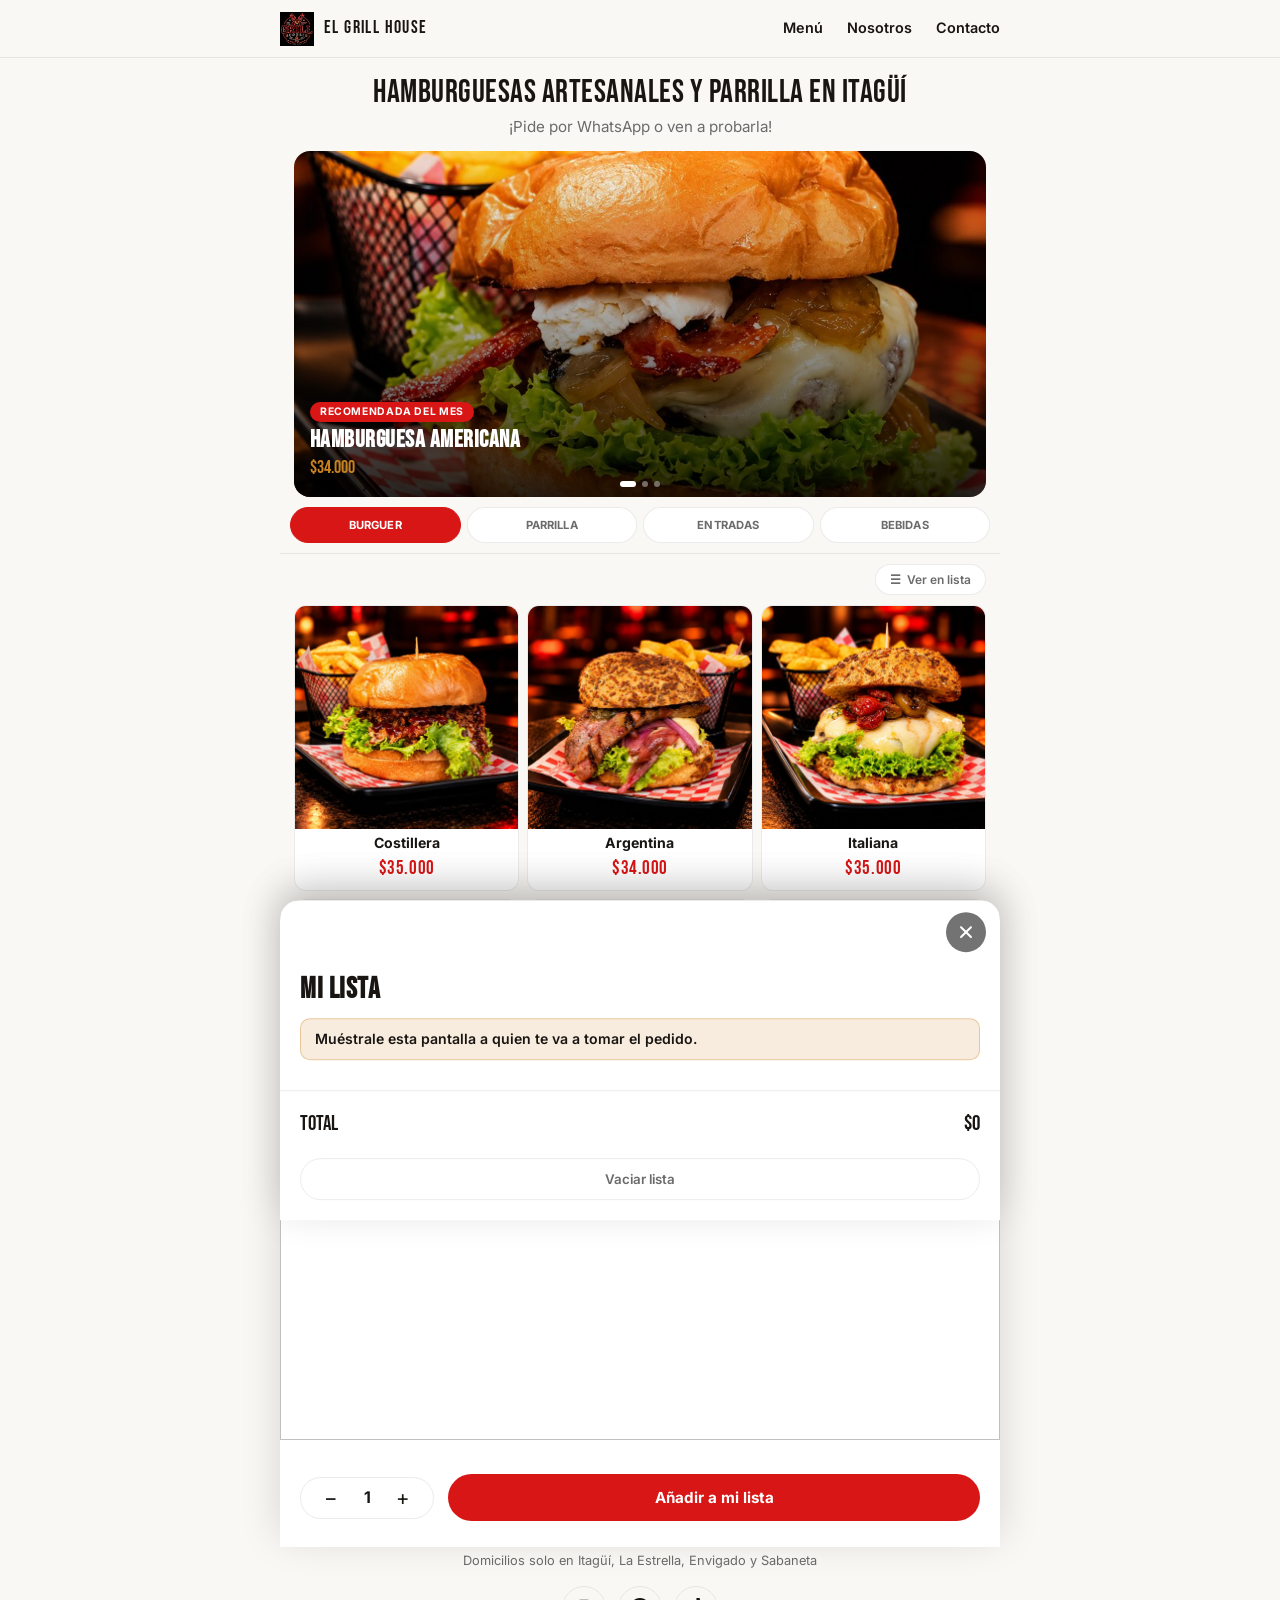
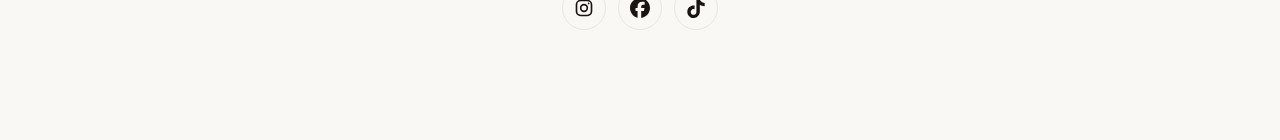
==== index.html @ 47009266 "Contacto como página individual" ====
<!DOCTYPE html>
<html lang="es">
<head>
<meta charset="UTF-8">
<meta name="viewport" content="width=device-width, initial-scale=1.0, viewport-fit=cover">
<title>El Grill House | Menú</title>
<meta name="description" content="Menú de El Grill House — arma tu pedido desde la mesa.">
<link rel="icon" href="assets/logo.png">
<link rel="preconnect" href="https://fonts.googleapis.com">
<link href="https://fonts.googleapis.com/css2?family=Bebas+Neue&family=Inter:wght@400;500;600;700&display=swap" rel="stylesheet">
<link rel="stylesheet" href="css/styles.css">
<script>if(location.hash==="#contacto"){location.replace("/contacto/");}else if(location.hash==="#carta"){document.documentElement.classList.add("saltando");setTimeout(function(){document.documentElement.classList.remove("saltando");},1500);}</script>
<style>.saltando body{visibility:hidden}</style>
</head>
<body>

<header class="topbar">
  <a href="/" class="topbar-home" id="inicio" aria-label="El Grill House, ir al inicio">
    <img src="assets/logo.png" alt="" class="topbar-logo">
    <span class="topbar-title">EL GRILL HOUSE</span>
  </a>
  <nav class="topbar-nav" aria-label="Principal">
    <a href="#carta">Menú</a>
    <a href="/quienes-somos/">Nosotros</a>
    <a href="/contacto/">Contacto</a>
  </nav>
</header>

<section class="hero-text">
  <h1>Hamburguesas artesanales y parrilla en Itagüí</h1>
  <p>¡Pide por WhatsApp o ven a probarla!</p>
</section>

<section class="promo-wrap">
  <div class="promo-slider" id="promo-slider">
    <div class="promo-track" id="promo-track"></div>
    <div class="promo-dots" id="promo-dots"></div>
  </div>
</section>

<div id="carta"></div>
<nav class="chip-row" id="chip-row"></nav>

<div class="view-toggle-bar">
  <button class="view-toggle-btn" id="view-toggle">
    <span id="view-toggle-icon">&#9638;</span>
    <span id="view-toggle-label">Ver en cuadrícula</span>
  </button>
</div>

<main id="product-list" class="product-list"></main>

<!-- Detalle de producto -->
<div class="sheet-backdrop" id="detail-backdrop"></div>
<div class="sheet" id="detail-sheet">
  <button class="sheet-close" id="detail-close" aria-label="Cerrar">&times;</button>
  <div class="sheet-img-wrap">
    <img id="detail-img" alt="">
  </div>
  <div class="sheet-body">
    <h2 id="detail-nombre"></h2>
    <p id="detail-desc"></p>
    <div class="sheet-price" id="detail-precio"></div>
    <p class="sheet-price-extra" id="detail-precio-extra" hidden></p>
    <div class="salsa-section" id="salsa-section" hidden>
      <p class="salsa-label">Elige tus salsas · 2 incluidas</p>
      <p class="salsa-nota" id="salsa-nota"></p>
      <div class="salsa-grid" id="salsa-grid"></div>
      <p class="salsa-aviso" id="salsa-aviso" hidden>Elige tus salsas o 'Sin salsas' para continuar</p>
    </div>
    <p class="detail-lista-total" id="detail-lista-total" hidden></p>
    <div class="qty-row">
      <div class="qty-control">
        <button id="qty-minus" aria-label="Menos">&minus;</button>
        <span id="qty-value">1</span>
        <button id="qty-plus" aria-label="Más">&plus;</button>
      </div>
      <button class="btn-add" id="detail-add">Añadir a mi lista</button>
    </div>
  </div>
</div>

<!-- Barra flotante de lista -->
<button class="cart-bar" id="cart-bar" hidden>
  <span class="cart-bar-count" id="cart-count">0</span>
  <span class="cart-bar-label">Ver mi lista</span>
  <span class="cart-bar-total" id="cart-total"></span>
</button>

<!-- Mi lista -->
<div class="sheet-backdrop" id="list-backdrop"></div>
<div class="sheet" id="list-sheet">
  <button class="sheet-close" id="list-close" aria-label="Cerrar">&times;</button>
  <h2 class="list-title">Mi lista</h2>
  <p class="list-hint" id="list-hint">Muéstrale esta pantalla a quien te va a tomar el pedido.</p>
  <div id="list-items" class="list-items"></div>
  <div class="list-total" id="list-total"></div>
  <section class="datos-entrega" id="datos-entrega" hidden>
    <div class="entrega-encabezado">
      <h3>Datos de entrega</h3>
      <button type="button" class="btn-otra-direccion" id="otra-direccion" hidden>Usar otra dirección</button>
    </div>
    <p class="entrega-nota">Domicilios solo en Itagüí, La Estrella, Envigado y Sabaneta.</p>
    <label>A nombre de
      <input id="entrega-nombre" type="text" autocomplete="name" placeholder="Nombre de quien recibe">
    </label>
    <div class="entrega-telefono-wrap" id="entrega-telefono-wrap">
      <label>Teléfono de contacto
        <input id="entrega-telefono" type="tel" inputmode="tel" autocomplete="tel" placeholder="Ej: 300 123 4567">
      </label>
    </div>
    <label class="entrega-check">
      <input id="entrega-mismo-wa" type="checkbox">
      <span>Usar el mismo número de este WhatsApp</span>
    </label>
    <label>Municipio
      <select id="entrega-municipio">
        <option value="">Selecciona</option>
      </select>
    </label>
    <div class="entrega-pago">
      <span class="entrega-pago-titulo">Forma de pago</span>
      <div class="pago-opciones">
        <button type="button" class="pago-chip" id="pago-efectivo" data-pago="Efectivo">Efectivo</button>
        <button type="button" class="pago-chip" id="pago-transferencia" data-pago="Transferencia">Transferencia</button>
      </div>
      <p class="pago-nota" id="pago-nota" hidden></p>
    </div>
    <label>Dirección
      <input id="entrega-direccion" type="text" autocomplete="street-address" placeholder="Ej: Calle 32A #44-45">
    </label>
    <label>Barrio
      <input id="entrega-barrio" type="text" placeholder="Ej: San Pío">
    </label>
    <label>Referencia (opcional)
      <input id="entrega-referencia" type="text" placeholder="Ej: Primer piso, reja gris">
    </label>
    <p class="entrega-aviso" id="entrega-aviso" hidden></p>
  </section>
  <div class="list-web-actions" id="list-web-actions" hidden>
    <button class="btn-whatsapp" id="list-whatsapp">Pedir por WhatsApp</button>
    <button class="btn-copy" id="list-copy">Copiar pedido</button>
  </div>
  <button class="btn-clear" id="list-clear">Vaciar lista</button>
</div>

<!-- Confirmación después de enviar el pedido por WhatsApp -->
<div class="pedido-modal" id="pedido-modal" hidden></div>

<footer class="site-footer">
  <p id="footer-direccion"></p>
  <p id="footer-domicilios"></p>
<div class="redes redes-centro">
      <a class="red-btn" href="https://www.instagram.com/elgrillhouse/" target="_blank" rel="noopener" aria-label="Instagram"><svg viewBox="0 0 24 24" width="20" height="20" fill="none" stroke="currentColor" stroke-width="2" stroke-linecap="round" stroke-linejoin="round" aria-hidden="true"><rect x="3" y="3" width="18" height="18" rx="5"/><circle cx="12" cy="12" r="4"/><circle cx="17.5" cy="6.5" r="1" fill="currentColor" stroke="none"/></svg></a>
      <span class="red-btn" role="img" aria-label="Facebook"><svg viewBox="0 0 24 24" width="20" height="20" fill="currentColor" aria-hidden="true"><path d="M9.101 23.691v-7.98H6.627v-3.667h2.474v-1.58c0-4.085 1.848-5.978 5.858-5.978.401 0 .955.042 1.468.103a8.68 8.68 0 0 1 1.141.195v3.325a8.623 8.623 0 0 0-.653-.036 26.805 26.805 0 0 0-.733-.009c-.707 0-1.259.096-1.675.309a1.686 1.686 0 0 0-.679.622c-.258.42-.374.995-.374 1.752v1.297h3.919l-.386 2.103-.287 1.564h-3.246v8.245C19.396 23.238 24 18.179 24 12.044c0-6.627-5.373-12-12-12s-12 5.373-12 12c0 5.628 3.874 10.35 9.101 11.647Z"/></svg></span>
      <a class="red-btn" href="https://www.tiktok.com/@el.grill.house" target="_blank" rel="noopener" aria-label="TikTok"><svg viewBox="0 0 24 24" width="20" height="20" fill="currentColor" aria-hidden="true"><path d="M12.525.02c1.31-.02 2.61-.01 3.91-.02.08 1.53.63 3.09 1.75 4.17 1.12 1.11 2.7 1.62 4.24 1.79v4.03c-1.44-.05-2.89-.35-4.2-.97-.57-.26-1.1-.59-1.62-.93-.01 2.92.01 5.84-.02 8.75-.08 1.4-.54 2.79-1.35 3.94-1.31 1.92-3.58 3.17-5.91 3.21-1.43.08-2.86-.31-4.08-1.03-2.02-1.19-3.44-3.37-3.65-5.71-.02-.5-.03-1-.01-1.49.18-1.9 1.12-3.72 2.58-4.96 1.66-1.44 3.98-2.13 6.15-1.72.02 1.48-.04 2.96-.04 4.44-.99-.32-2.15-.23-3.02.37-.63.41-1.11 1.04-1.36 1.75-.21.51-.15 1.07-.14 1.61.24 1.64 1.82 3.02 3.5 2.87 1.12-.01 2.19-.66 2.77-1.61.19-.33.4-.67.41-1.06.1-1.79.06-3.57.07-5.36.01-4.03-.01-8.05.02-12.07z"/></svg></a>
    </div>
</footer>

<script>window.MODO = "web";</script>
<script>
(function(){
if(location.hash==="#contacto")return;
var hashCarta=location.hash==="#carta";
if(!location.hash){try{history.scrollRestoration="manual";}catch(x){}scrollTo(0,0);}
var nm=document.querySelector('.topbar-nav a[href="#carta"]'),fijo=null,idle;
var rev=function(){var a=scrollY>60;if(fijo)a=fijo==="menu";if(nm)nm.classList.toggle("activo",a);};
addEventListener("scroll",function(){rev();if(fijo){clearTimeout(idle);idle=setTimeout(function(){fijo=null;rev();},180);}},{passive:true});
addEventListener("resize",rev);rev();
var marcar=function(k){fijo=k;clearTimeout(idle);idle=setTimeout(function(){fijo=null;rev();},1500);rev();};
if(nm)nm.addEventListener("click",function(){marcar("menu");});
if(hashCarta){var movio=false;addEventListener("wheel",function(){movio=true;},{once:true,passive:true});addEventListener("touchstart",function(){movio=true;},{once:true,passive:true});
var ir=function(){var t=document.getElementById("carta");if(!movio&&t)scrollTo({top:Math.max(0,t.getBoundingClientRect().top+scrollY-58),behavior:"instant"});};
var listo=function(){fijo="menu";ir();rev();document.documentElement.classList.remove("saltando");try{history.replaceState(null,"",location.pathname);}catch(x){}
clearTimeout(idle);idle=setTimeout(function(){fijo=null;rev();},400);};
if(document.readyState==="loading")addEventListener("DOMContentLoaded",listo);else listo();
addEventListener("load",ir);}
var ini=document.getElementById("inicio");
if(ini)ini.addEventListener("click",function(e){e.preventDefault();try{history.replaceState(null,"",location.pathname);}catch(x){}marcar("ninguno");scrollTo({top:0,behavior:"smooth"});});
})();
</script>
<script src="js/products.js"></script>
<script src="js/main.js"></script>
</body>
</html>
---- css/styles.css ----
/* ============================================
   EL GRILL HOUSE — Menú de escaneo QR / toma de pedidos
   Oscuro por defecto, claro automático según el sistema.
   ============================================ */

:root {
  --bg: #0a0a0a;
  --bg-alt: #151515;
  --card: #1a1a1a;
  --text: #f5f3ef;
  --muted: #a3a3a3;
  --red: #ff2d2d;
  --red-dark: #b0121a;
  --gold: #f2a93b;
  --border: rgba(255,255,255,0.08);
  --shadow: rgba(0,0,0,0.5);
}

@media (prefers-color-scheme: light) {
  :root {
    --bg: #faf8f4;
    --bg-alt: #ffffff;
    --card: #ffffff;
    --text: #181512;
    --muted: #6b6b6b;
    --red: #d81616;
    --red-dark: #a00f12;
    --gold: #c9821f;
    --border: rgba(0,0,0,0.08);
    --shadow: rgba(0,0,0,0.15);
  }
}

* { box-sizing: border-box; margin: 0; padding: 0; }

button {
  font-family: inherit;
  color: inherit;
  background: none;
  border: none;
  -webkit-appearance: none;
  appearance: none;
  touch-action: manipulation; /* quita la espera del doble toque en iOS */
  -webkit-tap-highlight-color: transparent;
}

body {
  background: var(--bg);
  color: var(--text);
  font-family: 'Inter', -apple-system, sans-serif;
  line-height: 1.4;
  -webkit-font-smoothing: antialiased;
  padding-bottom: 90px; /* espacio para la barra flotante */
}

h1, h2, .brand-font { font-family: 'Bebas Neue', sans-serif; letter-spacing: 0.02em; }

img { max-width: 100%; display: block; }

/* ---------- Topbar ---------- */
.topbar {
  display: flex;
  align-items: center;
  gap: 10px;
  height: 58px;
  padding: 0 16px;
  position: sticky;
  top: 0;
  z-index: 50;
  background: color-mix(in srgb, var(--bg) 92%, transparent);
  backdrop-filter: blur(10px);
  border-bottom: 1px solid var(--border);
}

.topbar-logo { height: 34px; width: auto; }

.topbar-title {
  font-family: 'Bebas Neue', sans-serif;
  font-size: 1.1rem;
  letter-spacing: 0.08em;
}

/* ---------- Promo banner ---------- */
.promo-wrap { padding: 14px 14px 0; max-width: 720px; margin: 0 auto; }

.promo-slider {
  position: relative;
  width: 100%;
  border-radius: 16px;
  overflow: hidden;
  aspect-ratio: 16/8;
  background: var(--bg-alt);
}

.promo-track {
  display: flex;
  width: 100%;
  height: 100%;
  overflow-x: auto;
  overflow-y: hidden;
  scroll-snap-type: x mandatory;
  -webkit-overflow-scrolling: touch;
  scrollbar-width: none;
  -ms-overflow-style: none;
}

.promo-track::-webkit-scrollbar { display: none; }

.promo-slide {
  position: relative;
  flex: 0 0 100%;
  width: 100%;
  height: 100%;
  scroll-snap-align: start;
}

.promo-slide img {
  width: 100%;
  height: 100%;
  object-fit: cover;
  pointer-events: none;
  -webkit-user-drag: none;
}

.promo-phrase {
  position: absolute;
  top: 12px;
  right: 14px;
  max-width: 50%;
  text-align: right;
  font-family: 'Bebas Neue', sans-serif;
  color: #fff;
  font-size: clamp(0.95rem, 3.6vw, 1.35rem);
  line-height: 1.05;
  letter-spacing: 0.02em;
  text-shadow: 0 2px 10px rgba(0,0,0,0.9), 0 0 18px rgba(0,0,0,0.7);
}

.promo-dots {
  position: absolute;
  left: 0;
  right: 0;
  bottom: 10px;
  display: flex;
  justify-content: center;
  gap: 6px;
  pointer-events: none;
}

.promo-dot {
  width: 6px;
  height: 6px;
  border-radius: 50%;
  background: rgba(255,255,255,0.4);
  transition: background 0.2s, width 0.2s;
}

.promo-dot.active {
  background: #fff;
  width: 16px;
  border-radius: 999px;
}

.promo-overlay {
  position: absolute;
  inset: 0;
  display: flex;
  flex-direction: column;
  justify-content: flex-end;
  padding: 16px;
  background: linear-gradient(0deg, rgba(0,0,0,0.85) 0%, rgba(0,0,0,0.25) 60%, rgba(0,0,0,0) 100%);
  text-align: left;
}

.promo-eyebrow {
  display: inline-block;
  background: var(--red);
  color: #fff;
  font-size: 0.65rem;
  font-weight: 700;
  letter-spacing: 0.06em;
  text-transform: uppercase;
  padding: 3px 10px;
  border-radius: 999px;
  margin-bottom: 6px;
  width: fit-content;
}

.promo-overlay h2 {
  color: #fff;
  font-size: 1.5rem;
  line-height: 1;
}

.promo-price {
  color: var(--gold);
  font-family: 'Bebas Neue', sans-serif;
  font-size: 1.1rem;
  margin-top: 4px;
  display: block;
}

/* ---------- Chip row (categorías) ---------- */
.chip-row {
  display: flex;
  gap: 6px;
  padding: 10px 10px;
  max-width: 720px;
  margin: 0 auto;
  position: sticky;
  top: 58px;
  z-index: 49;
  background: var(--bg);
  border-bottom: 1px solid var(--border);
}

.chip {
  flex: 1;
  min-width: 0;
  background: var(--card);
  border: 1px solid var(--border);
  color: var(--muted);
  font-weight: 700;
  font-size: 0.7rem;
  text-transform: uppercase;
  letter-spacing: 0.01em;
  padding: 10px 4px;
  border-radius: 999px;
  cursor: pointer;
  transition: all 0.15s;
  text-align: center;
  white-space: nowrap;
  overflow: hidden;
  text-overflow: ellipsis;
}

.chip.active {
  background: var(--red);
  border-color: var(--red);
  color: #fff;
}

/* ---------- Botón cambiar vista ---------- */
.view-toggle-bar {
  display: flex;
  justify-content: flex-end;
  max-width: 720px;
  margin: 0 auto;
  padding: 10px 14px 0;
}

.view-toggle-btn {
  display: flex;
  align-items: center;
  gap: 6px;
  background: var(--card);
  border: 1px solid var(--border);
  color: var(--muted);
  font-size: 0.75rem;
  font-weight: 600;
  padding: 7px 14px;
  border-radius: 999px;
  cursor: pointer;
}

/* ---------- Lista de productos ---------- */
.product-list {
  max-width: 720px;
  margin: 0 auto;
  padding: 10px 14px 20px;
  display: flex;
  flex-direction: column;
  gap: 10px;
}

.product-list.grid-view {
  display: grid;
  grid-template-columns: repeat(3, 1fr);
  gap: 8px;
}

.grid-item {
  background: var(--card);
  border: 1px solid var(--border);
  border-radius: 12px;
  overflow: hidden;
  text-align: center;
  cursor: pointer;
  display: flex;
  flex-direction: column;
  align-items: center;
  gap: 6px;
  padding: 0 0 10px;
}

.grid-item:active { transform: scale(0.97); }

.grid-img {
  width: 100%;
  aspect-ratio: 1 / 1;
  background: linear-gradient(135deg, var(--bg-alt), var(--card));
  display: flex;
  align-items: center;
  justify-content: center;
  position: relative;
  overflow: hidden;
}

.grid-img img { width: 100%; height: 100%; object-fit: cover; }

.grid-img.placeholder::after {
  content: "🍔";
  font-size: 1.8rem;
  opacity: 0.4;
}

.grid-item h3 {
  font-size: 0.88rem;
  font-weight: 700;
  line-height: 1.15;
  white-space: normal;
  padding: 0 6px;
}

.grid-price {
  font-family: 'Bebas Neue', sans-serif;
  color: var(--red);
  font-size: 1.18rem;
  letter-spacing: 0.03em;
}

.row-item {
  display: flex;
  align-items: center;
  gap: 12px;
  background: var(--card);
  border: 1px solid var(--border);
  border-radius: 14px;
  padding: 10px;
  cursor: pointer;
  text-align: left;
  width: 100%;
}

.row-item:active { transform: scale(0.98); }

.row-img {
  width: 64px;
  height: 64px;
  border-radius: 10px;
  flex-shrink: 0;
  overflow: hidden;
  background: linear-gradient(135deg, var(--bg-alt), var(--card));
  display: flex;
  align-items: center;
  justify-content: center;
  position: relative;
}

.row-img img { width: 100%; height: 100%; object-fit: cover; }

.row-img.placeholder::after {
  content: "🍔";
  font-size: 1.6rem;
  opacity: 0.4;
}

.badge-new {
  position: absolute;
  top: 6px;
  left: 6px;
  z-index: 2;
  background: var(--gold);
  color: #0a0a0a;
  font-size: 0.55rem;
  font-weight: 700;
  padding: 3px 7px;
  border-radius: 6px;
  text-transform: uppercase;
  box-shadow: 0 2px 6px rgba(0,0,0,0.35);
}

.row-text { flex: 1; min-width: 0; }

.group-header {
  font-family: 'Bebas Neue', sans-serif;
  letter-spacing: 0.06em;
  font-size: 0.95rem;
  color: var(--gold);
  text-transform: uppercase;
  padding: 16px 2px 4px;
  border-bottom: 1px solid var(--border);
  margin-bottom: 2px;
}

.product-list > .group-header:first-child { padding-top: 0; }

.product-list.grid-view .group-header {
  grid-column: 1 / -1;
}

.row-text h3 {
  font-size: 1.08rem;
  font-weight: 700;
  margin-bottom: 2px;
  white-space: nowrap;
  overflow: hidden;
  text-overflow: ellipsis;
}

.row-text p {
  color: var(--muted);
  font-size: 0.88rem;
  white-space: nowrap;
  overflow: hidden;
  text-overflow: ellipsis;
}

.row-price {
  flex-shrink: 0;
  font-family: 'Bebas Neue', sans-serif;
  font-size: 1.4rem;
  letter-spacing: 0.03em;
  color: var(--red);
}

/* ---------- Bottom sheets ---------- */
.sheet-backdrop {
  position: fixed;
  inset: 0;
  background: rgba(0,0,0,0.6);
  z-index: 200;
  opacity: 0;
  pointer-events: none;
  transition: opacity 0.2s;
}

.sheet-backdrop.open { opacity: 1; pointer-events: auto; }

.sheet {
  position: fixed;
  left: 0;
  right: 0;
  bottom: 0;
  z-index: 201;
  background: var(--bg-alt);
  border-radius: 20px 20px 0 0;
  max-width: 720px;
  margin: 0 auto;
  max-height: 88vh;
  overflow-y: auto;
  transform: translateY(100%);
  transition: transform 0.25s ease;
  padding-bottom: calc(20px + env(safe-area-inset-bottom));
  box-shadow: 0 -10px 40px var(--shadow);
}

.sheet.open { transform: translateY(0); }

.sheet-close {
  position: sticky;
  top: 12px;
  left: 100%;
  margin-top: 12px;
  margin-right: 14px;
  background: rgba(0,0,0,0.55);
  color: transparent;
  border: none;
  width: 40px;
  height: 40px;
  border-radius: 50%;
  font-size: 0;
  cursor: pointer;
  z-index: 2;
  float: right;
}

/* La X se dibuja con CSS para que quede siempre centrada en el círculo */
.sheet-close::before,
.sheet-close::after {
  content: "";
  position: absolute;
  top: 50%;
  left: 50%;
  width: 16px;
  height: 2px;
  background: #fff;
  border-radius: 2px;
}

.sheet-close::before { transform: translate(-50%, -50%) rotate(45deg); }
.sheet-close::after { transform: translate(-50%, -50%) rotate(-45deg); }

.sheet-img-wrap {
  width: 100%;
  aspect-ratio: 4/3;
  background: linear-gradient(135deg, var(--card), var(--bg-alt));
  position: relative;
}

.sheet-img-wrap img {
  position: absolute;
  top: 0;
  left: 0;
  width: 100%;
  height: 100%;
  object-fit: cover;
}

.sheet-body { padding: 18px 20px 6px; clear: both; }

.sheet-body h2 { font-size: 1.8rem; margin-bottom: 8px; }
.sheet-body p { color: var(--muted); font-size: 0.92rem; margin-bottom: 14px; }

.sheet-price {
  font-family: 'Bebas Neue', sans-serif;
  color: var(--red);
  font-size: 1.5rem;
  margin-bottom: 16px;
}

.salsa-section {
  margin-bottom: 16px;
  padding: 14px;
  border-radius: 14px;
  background: color-mix(in srgb, var(--gold) 12%, transparent);
  border: 1px solid color-mix(in srgb, var(--gold) 35%, transparent);
}

.sheet-body .salsa-label {
  font-size: 0.88rem;
  font-weight: 700;
  color: var(--gold);
  margin-bottom: 10px;
  text-transform: uppercase;
  letter-spacing: 0.04em;
}

.salsa-grid {
  display: grid;
  grid-template-columns: 1fr 1fr;
  gap: 6px;
}

.salsa-chip {
  position: relative;
  flex: 1 1 auto;
  text-align: center;
  background: var(--card);
  border: 1px solid var(--border);
  color: var(--text);
  font-size: 0.78rem;
  font-weight: 600;
  padding: 8px 8px;
  border-radius: 999px;
  cursor: pointer;
}

.salsa-chip.selected {
  background: var(--red);
  border-color: var(--red);
  color: #fff;
}

.sheet-body .sheet-price-extra {
  margin: -8px 0 14px;
  font-size: 0.82rem;
  color: var(--gold);
  font-weight: 600;
}

.sheet-body .sheet-price-extra[hidden] { display: none; }

.salsa-extra {
  position: absolute;
  top: -7px;
  right: 10px;
  font-size: 0.62rem;
  font-weight: 700;
  line-height: 1;
  padding: 3px 6px;
  border-radius: 999px;
  background: var(--gold);
  color: #000;
  white-space: nowrap;
}

.sheet-body .salsa-nota {
  margin: -4px 0 10px;
  font-size: 0.78rem;
  color: var(--muted);
}

.salsa-chip.sin-salsa { border-style: dashed; grid-column: 1 / -1; }

.sheet-body .salsa-aviso {
  margin: 12px 0 0;
  color: var(--red);
  font-size: 0.88rem;
  font-weight: 600;
}

.btn-add.pendiente { opacity: 0.45; }

.salsa-chip.disabled {
  opacity: 0.4;
  cursor: not-allowed;
}

.qty-row {
  display: flex;
  align-items: center;
  gap: 14px;
}

.qty-control {
  display: flex;
  align-items: center;
  gap: 14px;
  background: var(--card);
  border: 1px solid var(--border);
  border-radius: 999px;
  padding: 6px 16px;
}

.qty-control button {
  background: none;
  border: none;
  color: var(--text);
  font-size: 1.3rem;
  width: 28px;
  height: 28px;
  cursor: pointer;
}

#qty-value { font-weight: 700; min-width: 16px; text-align: center; }

.btn-add {
  flex: 1;
  background: var(--red);
  color: #fff;
  border: none;
  padding: 14px;
  border-radius: 999px;
  font-weight: 700;
  font-size: 0.95rem;
  cursor: pointer;
}

.btn-add:active { opacity: 0.85; }

/* ---------- Lista (carrito) ---------- */
.list-title { padding: 18px 20px 0; font-size: 1.8rem; clear: both; }
.list-hint {
  margin: 8px 20px 14px;
  padding: 10px 14px;
  background: color-mix(in srgb, var(--gold) 15%, transparent);
  border: 1px solid color-mix(in srgb, var(--gold) 35%, transparent);
  border-radius: 10px;
  color: var(--text);
  font-weight: 600;
  font-size: 0.88rem;
}

.list-items { padding: 0 20px; display: flex; flex-direction: column; gap: 10px; }

.list-item {
  display: flex;
  justify-content: space-between;
  align-items: center;
  background: var(--card);
  border: 1px solid var(--border);
  border-radius: 12px;
  padding: 10px 14px;
}

.list-item-img {
  width: 52px;
  height: 52px;
  flex-shrink: 0;
  object-fit: cover;
  border-radius: 8px;
  margin-right: 12px;
  align-self: flex-start;
}

.list-item-info { flex: 1; min-width: 0; }
.list-item-info h4 { font-size: 0.95rem; }
.list-item-info span { display: block; color: var(--muted); font-size: 0.8rem; }

.list-item-right { display: flex; align-items: center; gap: 10px; }

.list-item-price { font-family: 'Bebas Neue', sans-serif; color: var(--red); font-size: 1rem; }

.edit-item {
  display: block;
  margin-top: 6px;
  padding: 4px 12px;
  border: 1px solid var(--gold);
  border-radius: 999px;
  color: var(--gold);
  font-size: 0.75rem;
  font-weight: 600;
  cursor: pointer;
}

.remove-item {
  background: none;
  border: none;
  color: var(--muted);
  font-size: 1.3rem;
  cursor: pointer;
  line-height: 1;
}

.list-total {
  display: flex;
  justify-content: space-between;
  padding: 18px 20px 6px;
  font-family: 'Bebas Neue', sans-serif;
  font-size: 1.3rem;
  border-top: 1px solid var(--border);
  margin-top: 16px;
}

.list-total.con-domicilio {
  flex-direction: column;
  gap: 4px;
}

.list-total .total-fila {
  display: flex;
  justify-content: space-between;
}

.list-total .total-fila:not(.total-final) {
  font-family: 'Inter', -apple-system, sans-serif;
  font-size: 0.9rem;
  color: var(--muted);
}

.list-total .total-final {
  font-size: 1.3rem;
  margin-top: 4px;
}

.datos-entrega {
  padding: 14px 20px 0;
  display: flex;
  flex-direction: column;
  gap: 10px;
}

.datos-entrega[hidden] { display: none; }

.entrega-encabezado {
  display: flex;
  align-items: center;
  justify-content: space-between;
  gap: 10px;
}

.btn-otra-direccion {
  border: 1px solid var(--gold);
  color: var(--gold);
  font-size: 0.75rem;
  font-weight: 600;
  padding: 6px 12px;
  border-radius: 999px;
  cursor: pointer;
  white-space: nowrap;
}

.btn-otra-direccion[hidden] { display: none; }

.datos-entrega h3 {
  font-family: 'Bebas Neue', sans-serif;
  font-size: 1.2rem;
  letter-spacing: 0.03em;
}

.datos-entrega .entrega-telefono-wrap[hidden] { display: none; }

.datos-entrega label.entrega-check {
  flex-direction: row;
  align-items: center;
  gap: 10px;
  color: var(--text);
  font-size: 0.88rem;
  margin-top: -2px;
}

.datos-entrega label.entrega-check input {
  width: 20px;
  height: 20px;
  flex-shrink: 0;
  accent-color: var(--red);
}

.datos-entrega .entrega-pago {
  display: flex;
  flex-direction: column;
  gap: 6px;
}

.entrega-pago-titulo {
  font-size: 0.8rem;
  font-weight: 600;
  color: var(--muted);
}

.pago-opciones {
  display: grid;
  grid-template-columns: 1fr 1fr;
  gap: 8px;
}

.pago-chip {
  background: var(--card);
  border: 1px solid var(--border);
  color: var(--text);
  font-size: 0.88rem;
  font-weight: 600;
  padding: 11px 10px;
  border-radius: 999px;
  cursor: pointer;
}

.pago-chip.selected {
  background: var(--red);
  border-color: var(--red);
  color: #fff;
}

.datos-entrega .pago-nota {
  font-size: 0.85rem;
  line-height: 1.45;
  color: var(--muted);
}

.datos-entrega .pago-nota.es-transferencia {
  padding: 10px 12px;
  border-radius: 10px;
  color: var(--text);
  background: color-mix(in srgb, var(--gold) 14%, transparent);
  border: 1px solid color-mix(in srgb, var(--gold) 35%, transparent);
}

.datos-entrega .pago-nota[hidden] { display: none; }

.datos-entrega .entrega-nota {
  font-size: 0.82rem;
  font-weight: 600;
  color: var(--gold);
  margin-top: -4px;
}

.datos-entrega label {
  display: flex;
  flex-direction: column;
  gap: 4px;
  font-size: 0.8rem;
  font-weight: 600;
  color: var(--muted);
}

.datos-entrega input,
.datos-entrega select {
  width: 100%;
  background: var(--card);
  border: 1px solid var(--border);
  border-radius: 10px;
  padding: 11px 12px;
  color: var(--text);
  font-family: inherit;
  font-size: 16px; /* 16px evita que iOS haga zoom al escribir */
}

.datos-entrega input.invalid,
.datos-entrega select.invalid { border-color: var(--red); }

.datos-entrega .entrega-aviso {
  color: var(--red);
  font-size: 0.85rem;
  font-weight: 600;
}

.datos-entrega .entrega-aviso[hidden] { display: none; }

.list-web-actions {
  display: flex;
  flex-direction: column;
  gap: 8px;
  padding: 12px 20px 0;
}

.list-web-actions[hidden] { display: none; }

.btn-whatsapp {
  background: #25D366;
  color: #fff;
  font-weight: 700;
  font-size: 0.95rem;
  padding: 14px;
  border-radius: 999px;
  cursor: pointer;
}

.btn-copy {
  border: 1px solid var(--border);
  color: var(--text);
  font-weight: 600;
  font-size: 0.9rem;
  padding: 12px;
  border-radius: 999px;
  cursor: pointer;
}

.btn-clear {
  display: block;
  margin: 14px 20px 0;
  width: calc(100% - 40px);
  background: none;
  border: 1px solid var(--border);
  color: var(--muted);
  padding: 12px;
  border-radius: 999px;
  font-weight: 600;
  cursor: pointer;
}

/* ---------- Barra flotante ---------- */
.cart-bar {
  position: fixed;
  left: 14px;
  right: 14px;
  bottom: calc(14px + env(safe-area-inset-bottom));
  max-width: 692px;
  margin: 0 auto;
  background: var(--red);
  color: #fff;
  border: none;
  border-radius: 999px;
  padding: 14px 20px;
  display: flex;
  align-items: center;
  gap: 10px;
  font-weight: 700;
  font-size: 0.95rem;
  cursor: pointer;
  box-shadow: 0 6px 24px var(--shadow);
  z-index: 60;
}

.cart-bar[hidden] {
  display: none;
}

.cart-bar-count {
  background: rgba(255,255,255,0.25);
  border-radius: 999px;
  width: 26px;
  height: 26px;
  display: flex;
  align-items: center;
  justify-content: center;
  font-size: 0.85rem;
}

.cart-bar-label { flex: 1; text-align: left; }

/* ---------- Footer ---------- */
.site-footer {
  text-align: center;
  padding: 30px 20px 20px;
  color: var(--muted);
  font-size: 0.8rem;
}

.site-footer p { margin-bottom: 4px; }

.sheet-body .detail-lista-total {
  margin: 0 0 8px;
  text-align: center;
  font-size: 0.78rem;
  color: var(--muted);
}

.sheet-body .detail-lista-total[hidden] { display: none; }

/* ---------- Confirmación después de enviar por WhatsApp ---------- */
.pedido-modal {
  position: fixed;
  inset: 0;
  z-index: 300;
  display: flex;
  align-items: center;
  justify-content: center;
  padding: 20px;
  background: rgba(0, 0, 0, 0.6);
}

.pedido-modal[hidden] { display: none; }

.pedido-modal-card {
  width: 100%;
  max-width: 380px;
  display: flex;
  flex-direction: column;
  gap: 12px;
  background: var(--bg);
  border: 1px solid var(--border);
  border-radius: 18px;
  padding: 22px 20px;
}

.pedido-modal-card h3 {
  font-family: 'Bebas Neue', sans-serif;
  font-size: 1.6rem;
  letter-spacing: 0.03em;
}

.pedido-modal-card p {
  font-size: 0.92rem;
  line-height: 1.45;
  color: var(--muted);
}

.pedido-modal-card .nota-extra {
  font-size: 0.82rem;
  color: var(--gold);
}

.pedido-modal-card .btn-whatsapp,
.pedido-modal-card .btn-copy { width: 100%; }

.pago-fila {
  display: flex;
  align-items: center;
  justify-content: space-between;
  gap: 12px;
  padding: 10px 12px;
  border-radius: 12px;
  background: var(--card);
  border: 1px solid var(--border);
}

.pago-fila small {
  display: block;
  font-size: 0.75rem;
  color: var(--muted);
}

.pago-fila strong {
  font-size: 1.15rem;
  color: var(--text);
}

.btn-copy-mini {
  flex-shrink: 0;
  border: 1px solid var(--gold);
  color: var(--gold);
  font-size: 0.8rem;
  font-weight: 600;
  padding: 7px 14px;
  border-radius: 999px;
  cursor: pointer;
}

.logo-nequi {
  display: inline-block;
  width: 16px;
  height: 16px;
  vertical-align: -3px;
  margin-right: 5px;
}

/* ---------- Portada (texto) y sección Visítanos: solo página web ---------- */
.hero-text { max-width: 720px; margin: 0 auto; padding: 18px 16px 0; text-align: center; }
.hero-text h1 { font-family: "Bebas Neue", sans-serif; font-weight: 400; font-size: 2rem; line-height: 1.05; letter-spacing: 0.5px; }
.hero-text p { color: var(--muted); font-size: 0.95rem; margin-top: 6px; }

.visitanos { max-width: 720px; margin: 36px auto 0; padding: 0 16px; }
.visitanos h2 { font-family: "Bebas Neue", sans-serif; font-weight: 400; font-size: 1.9rem; text-align: center; margin-bottom: 16px; }
.visit-grid { display: grid; gap: 16px; }
.visit-info { background: var(--card); border: 1px solid var(--border); border-radius: 16px; padding: 6px 18px; }
.visit-bloque { padding: 14px 0; border-bottom: 1px solid var(--border); }
.visit-bloque:last-child { border-bottom: 0; }
.visit-bloque h3 { font-size: 0.78rem; text-transform: uppercase; letter-spacing: 1px; color: var(--gold); margin-bottom: 8px; }
.visit-bloque p { font-size: 0.95rem; margin-bottom: 6px; }
.visit-link { color: var(--text); text-decoration: none; font-weight: 600; }
.visit-btn { display: inline-block; margin-top: 8px; padding: 10px 16px; border-radius: 10px; border: 1.5px solid var(--border); color: var(--text); text-decoration: none; font-weight: 600; font-size: 0.88rem; touch-action: manipulation; }
.visit-btn-wa { background: #25D366; border-color: #25D366; color: #0a0a0a; }
.horarios { list-style: none; }
.horarios li { display: flex; justify-content: space-between; gap: 10px; padding: 5px 8px; border-radius: 8px; font-size: 0.9rem; }
.horarios li.hoy { background: rgba(242,169,59,0.15); font-weight: 700; }
.horarios .cerrado { color: var(--muted); }
.visit-mapa iframe { width: 100%; height: 260px; border: 0; border-radius: 16px; display: block; }
.chip-row.chip-oculto { visibility: hidden; }
#contacto { scroll-margin-top: 80px; }
html { scroll-behavior: smooth; }

/* ---------- Menú principal (web) y Quiénes somos ---------- */
.topbar-nav { margin-left: auto; display: flex; gap: 14px; overflow-x: auto; scrollbar-width: none; }
.topbar-nav::-webkit-scrollbar { display: none; }
.topbar-nav a { color: var(--text); text-decoration: none; font-weight: 600; font-size: 0.78rem; white-space: nowrap; padding: 8px 0; touch-action: manipulation; -webkit-tap-highlight-color: transparent; }
@media (max-width: 640px) { .topbar-title { display: none; } .topbar-nav { gap: 12px; } }
@media (min-width: 641px) { .topbar-nav { gap: 24px; } .topbar-nav a { font-size: 0.9rem; } }
#carta { scroll-margin-top: 58px; }
#quienes-somos, #visitanos { scroll-margin-top: 70px; }
.quienes { max-width: 720px; margin: 36px auto 0; padding: 0 16px; }
.quienes h2 { font-family: "Bebas Neue", sans-serif; font-weight: 400; font-size: 1.9rem; text-align: center; margin-bottom: 16px; }
.quienes-card { background: var(--card); border: 1px solid var(--border); border-radius: 16px; overflow: hidden; }
.quienes-card img { width: 100%; height: 200px; object-fit: cover; }
.quienes-card p { padding: 16px 18px 18px; font-size: 0.95rem; line-height: 1.5; }
.quienes h1 { font-family: "Bebas Neue", sans-serif; font-weight: 400; font-size: 1.9rem; text-align: center; margin-bottom: 16px; }
.topbar-nav a[aria-current], .topbar-nav a.activo { color: var(--gold); }
.topbar-home { display: flex; align-items: center; gap: 10px; color: inherit; text-decoration: none; touch-action: manipulation; -webkit-tap-highlight-color: transparent; }
.horarios-linea { font-size: 0.88rem; line-height: 1.5; }
.horarios-festivo { font-size: 0.8rem; line-height: 1.45; color: var(--muted); margin-top: 8px; }
.redes { display: flex; gap: 10px; margin: 10px 0 4px; }
.red-btn { flex: 1; display: flex; align-items: center; justify-content: center; gap: 8px; padding: 10px 8px; border-radius: 10px; border: 1.5px solid var(--border); color: var(--text); text-decoration: none; font-weight: 600; font-size: 0.88rem; touch-action: manipulation; -webkit-tap-highlight-color: transparent; }
.red-btn svg { flex: none; }
.redes { gap: 12px; }
.red-btn { flex: none; width: 44px; height: 44px; padding: 0; border-radius: 50%; }
.red-wa { background: #25D366; border-color: #25D366; color: #0a0a0a; }
.visit-btn-full { display: block; text-align: center; margin-top: 0; padding: 13px 16px; font-size: 0.95rem; }
.visit-domicilios { text-align: center; color: var(--muted); font-size: 0.85rem; }
.redes-centro { justify-content: center; margin: 0 0 8px; }
.visitanos { margin-top: 28px; }
.redes-pagina { max-width: 720px; margin: 24px auto 0; }
.site-footer .redes-centro { margin: 16px 0 0; }

/* Banner: arrastre y flechas solo con ratón (computador). El celular no cambia. */
.promo-arrow { display: none; }
@media (hover: hover) and (pointer: fine) {
  .promo-track { cursor: grab; }
  .promo-track.arrastrando { cursor: grabbing; scroll-snap-type: none; scroll-behavior: auto; user-select: none; }
  .promo-track.arrastrando .promo-slide img { pointer-events: none; }
  .promo-arrow { display: flex; align-items: center; justify-content: center; position: absolute; top: 50%; transform: translateY(-50%); width: 40px; height: 40px; border-radius: 50%; border: 0; background: rgba(0,0,0,0.55); color: #fff; font-size: 1.7rem; line-height: 1; padding-bottom: 3px; cursor: pointer; opacity: 0; transition: opacity .2s; z-index: 5; }
  .promo-slider:hover .promo-arrow { opacity: 1; }
  .promo-arrow-prev { left: 10px; }
  .promo-arrow-next { right: 10px; }
}
.horarios-festivo { font-size: 0.69rem; }
@media (min-width: 641px) {
  .topbar { padding-left: max(16px, calc((100% - 720px) / 2)); padding-right: max(16px, calc((100% - 720px) / 2)); }
}
.quienes-card p { padding: 0; }
.quienes-texto { padding: 20px 18px 22px; }
.quienes-texto h2 { font-family: "Bebas Neue", sans-serif; font-weight: 400; font-size: 1.6rem; letter-spacing: 0.5px; margin-bottom: 10px; }
.quienes-texto p { font-size: 0.95rem; line-height: 1.6; margin-bottom: 14px; }
.quienes-texto .quienes-lead { font-weight: 600; }
.quienes-texto .quienes-cierre { font-weight: 700; color: var(--gold); margin: 18px 0 0; }
.quienes-btn { display: block; margin-top: 18px; padding: 14px 16px; border-radius: 12px; background: var(--red); color: #fff; text-align: center; font-weight: 700; font-size: 0.95rem; text-decoration: none; touch-action: manipulation; -webkit-tap-highlight-color: transparent; }
.quienes-card img { height: auto; aspect-ratio: 2 / 1; object-fit: cover; }
@media (max-width: 640px) {
  .topbar-nav { gap: 0; align-items: center; }
  .topbar-nav a { font-size: 0.9rem; padding: 6px 12px; }
  .topbar-nav a + a { border-left: 1px solid var(--border); }
  .topbar-nav a:last-child { padding-right: 0; }
}
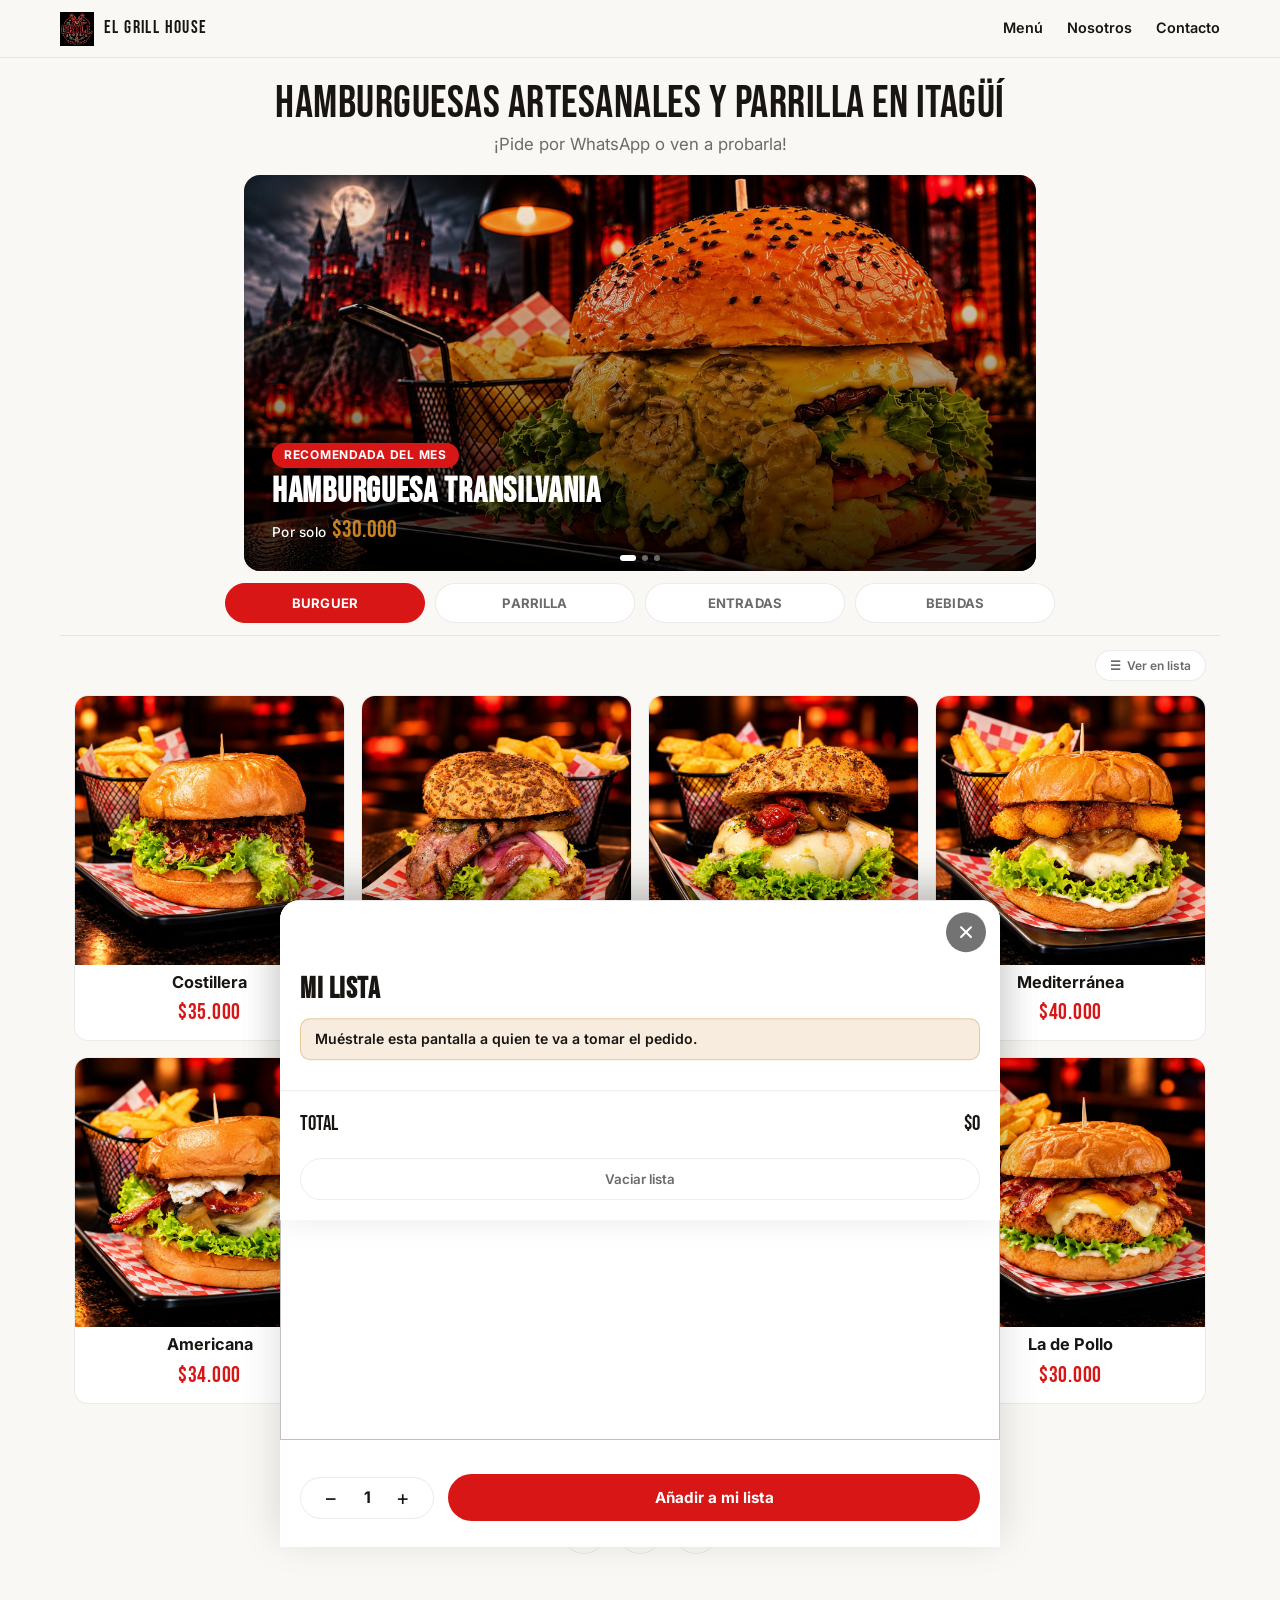
==== commit 7350488a: "Versión PC nivel 1, descripciones con acompañamientos y texto justificado Co-Authored-By: Claude Opu" ====
--- a/index.html
+++ b/index.html
@@ -12,7 +12,7 @@
 <script>if(location.hash==="#contacto"){location.replace("/contacto/");}else if(location.hash==="#carta"){document.documentElement.classList.add("saltando");setTimeout(function(){document.documentElement.classList.remove("saltando");},1500);}</script>
 <style>.saltando body{visibility:hidden}</style>
 </head>
-<body>
+<body class="modo-web">
 
 <header class="topbar">
   <a href="/" class="topbar-home" id="inicio" aria-label="El Grill House, ir al inicio">
--- a/css/styles.css
+++ b/css/styles.css
@@ -1149,9 +1149,9 @@
 .quienes-card p { padding: 0; }
 .quienes-texto { padding: 20px 18px 22px; }
 .quienes-texto h2 { font-family: "Bebas Neue", sans-serif; font-weight: 400; font-size: 1.6rem; letter-spacing: 0.5px; margin-bottom: 10px; }
-.quienes-texto p { font-size: 0.95rem; line-height: 1.6; margin-bottom: 14px; }
+.quienes-texto p { font-size: 0.95rem; line-height: 1.6; margin-bottom: 14px; text-align: justify; hyphens: none; }
 .quienes-texto .quienes-lead { font-weight: 600; }
-.quienes-texto .quienes-cierre { font-weight: 700; color: var(--gold); margin: 18px 0 0; }
+.quienes-texto .quienes-cierre { font-weight: 700; color: var(--gold); margin: 18px 0 0; text-align: left; hyphens: none; }
 .quienes-btn { display: block; margin-top: 18px; padding: 14px 16px; border-radius: 12px; background: var(--red); color: #fff; text-align: center; font-weight: 700; font-size: 0.95rem; text-decoration: none; touch-action: manipulation; -webkit-tap-highlight-color: transparent; }
 .quienes-card img { height: auto; aspect-ratio: 2 / 1; object-fit: cover; }
 @media (max-width: 640px) {
@@ -1160,3 +1160,81 @@
   .topbar-nav a + a { border-left: 1px solid var(--border); }
   .topbar-nav a:last-child { padding-right: 0; }
 }
+
+/* Encabezado del menú de mesa (/menu) */
+.topbar-menu { display: flex; flex-direction: column; line-height: 1.1; min-width: 0; }
+.topbar-menu-titulo { font-family: 'Bebas Neue', sans-serif; font-size: 1.3rem; letter-spacing: 0.08em; }
+.topbar-menu-sub { font-size: 0.8125rem; color: var(--muted, #a8a8a8); white-space: nowrap; overflow: hidden; text-overflow: ellipsis; }
+
+/* Barra "Ver mi lista": respiración suave para recordar que hay una lista pendiente */
+@keyframes cart-pulso {
+  0%, 100% { transform: scale(1); box-shadow: 0 6px 24px var(--shadow), 0 0 0 0 rgba(255, 70, 70, 0); filter: brightness(1); }
+  50% { transform: scale(1.05); box-shadow: 0 6px 24px var(--shadow), 0 0 26px 8px rgba(255, 70, 70, 0.65); filter: brightness(1.1); }
+}
+.cart-bar:not([hidden]) { animation: cart-pulso 1.8s ease-in-out infinite; }
+@media (prefers-reduced-motion: reduce) { .cart-bar:not([hidden]) { animation: none; } }
+
+/* Botón "Cómo llegar" (Contacto): acento dorado */
+.visit-btn-ruta { border-color: var(--gold); color: var(--gold); background: color-mix(in srgb, var(--gold) 12%, transparent); padding: 12px 22px; font-weight: 700; }
+
+/* Lista: cantidad rápida (− / +) junto a Modificar */
+.item-acciones { display: flex; align-items: center; gap: 8px; flex-wrap: wrap; margin-top: 6px; }
+.item-acciones .edit-item { margin-top: 0; }
+.item-qty { display: inline-flex; align-items: center; border: 1px solid var(--border); border-radius: 999px; overflow: hidden; }
+.qty-mini { width: 30px; height: 28px; background: none; border: none; color: var(--text); font-size: 1.1rem; font-weight: 700; cursor: pointer; touch-action: manipulation; -webkit-tap-highlight-color: transparent; }
+.qty-mini:disabled { opacity: 0.3; cursor: default; }
+.qty-mini-valor { min-width: 22px; text-align: center; font-weight: 700; font-size: 0.88rem; }
+
+/* Banner: "Por solo" más pequeño y en blanco, el precio queda dorado */
+.promo-solo { color: #fff; font-family: 'Inter', sans-serif; font-size: 0.72rem; font-weight: 500; letter-spacing: 0.02em; margin-right: 2px; }
+
+/* Barra "Ver mi lista" en PC: respiración más suave (en celular queda como está) */
+@keyframes cart-pulso-pc {
+  0%, 100% { transform: scale(1); box-shadow: 0 6px 24px var(--shadow), 0 0 0 0 rgba(255, 70, 70, 0); filter: brightness(1); }
+  50% { transform: scale(1.025); box-shadow: 0 6px 24px var(--shadow), 0 0 18px 4px rgba(255, 70, 70, 0.5); filter: brightness(1.07); }
+}
+@media (hover: hover) and (pointer: fine) {
+  .cart-bar:not([hidden]) { animation-name: cart-pulso-pc; }
+}
+
+/* Descripción del producto en la ficha: justificada, sin guiones (página y /menu) */
+.sheet-body #detail-desc { text-align: justify; hyphens: none; -webkit-hyphens: none; }
+
+/* ============================================
+   Versión PC (nivel 1): solo la página web "/" (body.modo-web).
+   /menu, Nosotros y Contacto no cambian. Celular y tablet no cambian.
+   ============================================ */
+@media (min-width: 1024px) {
+  .modo-web .topbar { padding-left: max(16px, calc((100% - 1160px) / 2)); padding-right: max(16px, calc((100% - 1160px) / 2)); }
+  .modo-web .hero-text { max-width: 1160px; padding-top: 22px; }
+  .modo-web .hero-text h1 { font-size: 2.8rem; }
+  .modo-web .hero-text p { font-size: 1.05rem; }
+  .modo-web .promo-wrap { max-width: 820px; padding-top: 18px; }
+  .modo-web .promo-overlay { padding: 24px 28px; }
+  .modo-web .promo-overlay h2 { font-size: 2.2rem; }
+  .modo-web .promo-price { font-size: 1.5rem; }
+  .modo-web .promo-solo { font-size: 0.85rem; }
+  .modo-web .promo-eyebrow { font-size: 0.75rem; padding: 4px 12px; }
+  .modo-web .chip-row { max-width: 1160px; justify-content: center; gap: 10px; padding: 12px 14px; }
+  .modo-web .chip { flex: 0 1 200px; font-size: 0.82rem; padding: 11px 8px; }
+  .modo-web .view-toggle-bar { max-width: 1160px; padding-top: 14px; }
+  .modo-web .product-list { max-width: 1160px; padding-top: 14px; }
+  .modo-web .product-list.grid-view { grid-template-columns: repeat(4, minmax(0, 1fr)); gap: 16px; }
+  .modo-web .grid-item { gap: 8px; padding-bottom: 14px; border-radius: 14px; }
+  .modo-web .grid-item h3 { font-size: 1.02rem; padding: 0 10px; }
+  .modo-web .grid-price { font-size: 1.4rem; }
+  .modo-web .badge-new { font-size: 0.65rem; padding: 4px 8px; top: 8px; left: 8px; }
+  /* Vista en lista: dos columnas */
+  .modo-web .product-list:not(.grid-view) { display: grid; grid-template-columns: repeat(2, minmax(0, 1fr)); gap: 12px; }
+  .modo-web .product-list:not(.grid-view) .group-header { grid-column: 1 / -1; }
+  .modo-web .row-img { width: 76px; height: 76px; }
+  .modo-web .group-header { font-size: 1.1rem; }
+}
+/* Con mouse: el producto reacciona al pasar el cursor */
+@media (min-width: 1024px) and (hover: hover) and (pointer: fine) {
+  .modo-web .grid-item, .modo-web .row-item, .modo-web .chip { transition: transform 0.18s ease, border-color 0.18s ease, box-shadow 0.18s ease; }
+  .modo-web .grid-item img { transition: transform 0.35s ease; }
+  .modo-web .grid-item:hover, .modo-web .row-item:hover { transform: translateY(-3px); border-color: color-mix(in srgb, var(--gold) 45%, transparent); box-shadow: 0 10px 26px var(--shadow); }
+  .modo-web .grid-item:hover img { transform: scale(1.05); }
+  .modo-web .chip:not(.active):hover { border-color: var(--gold); color: var(--text); }
+}
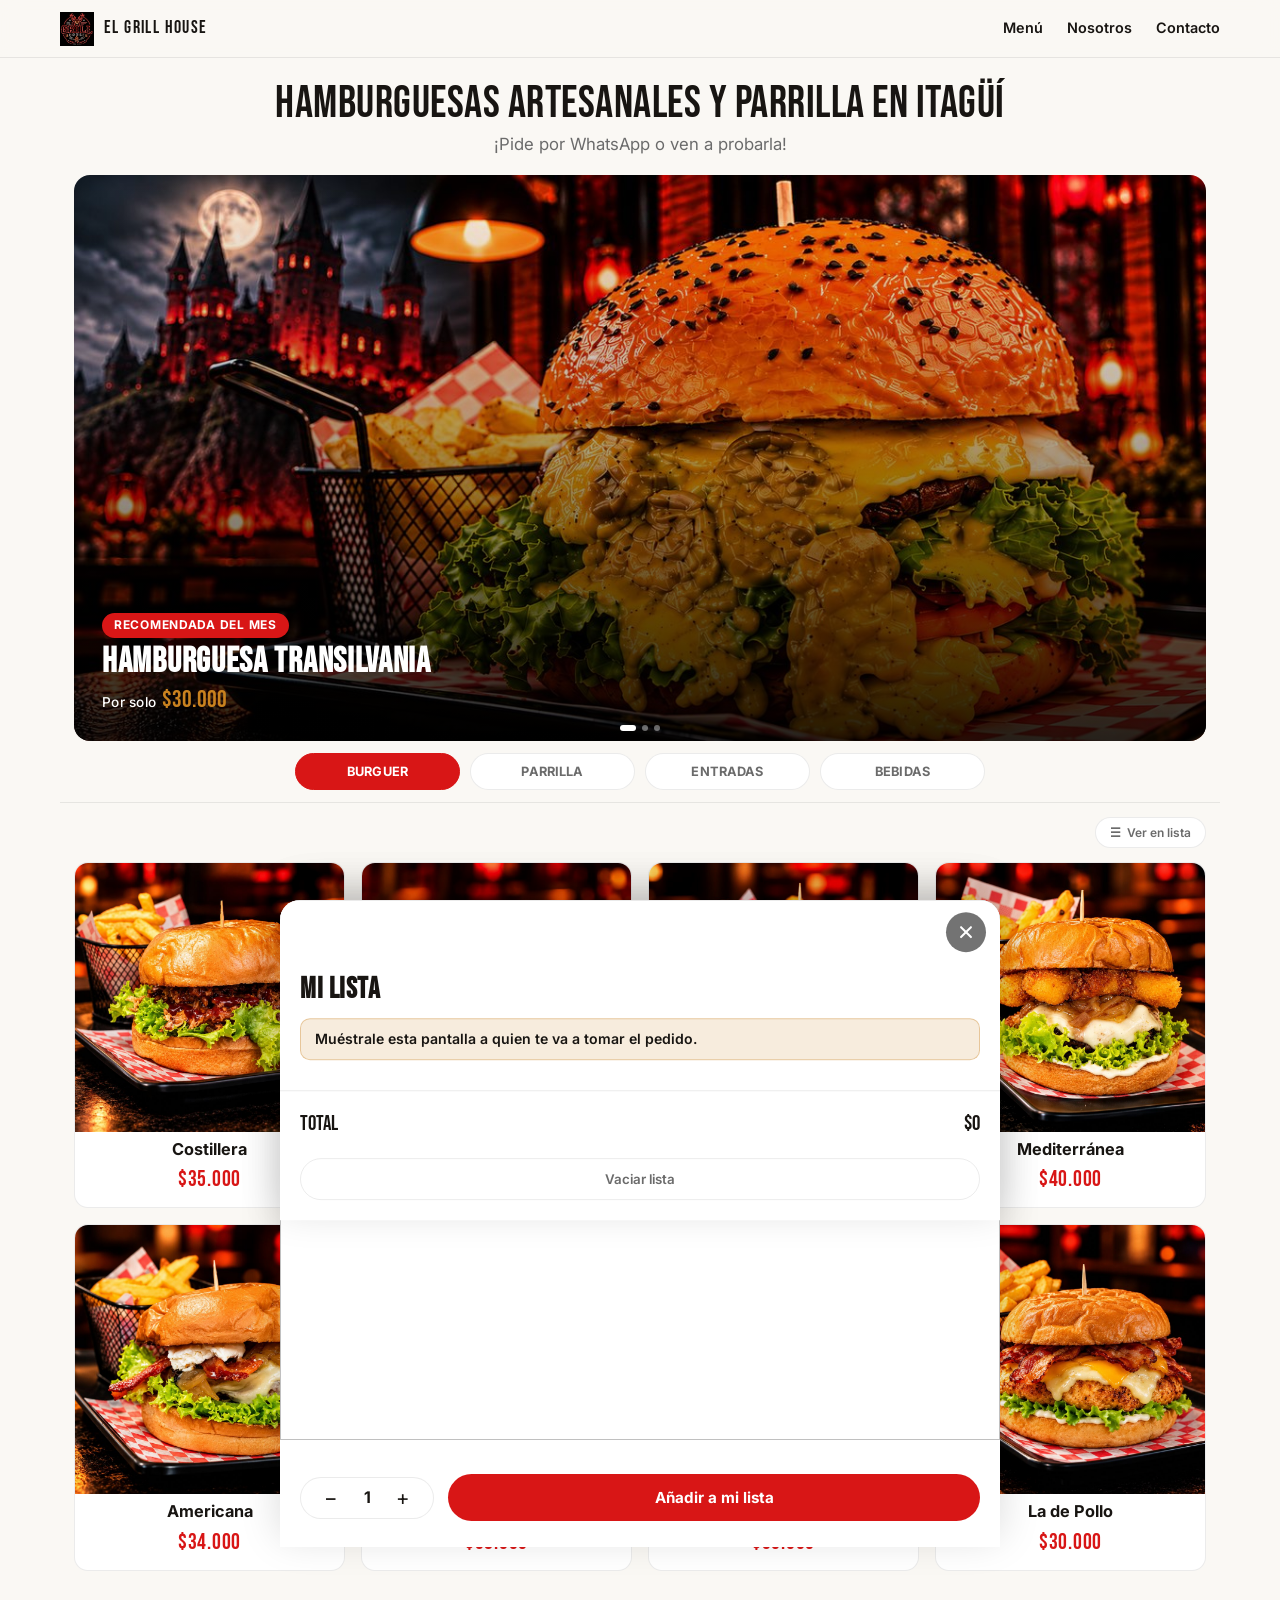
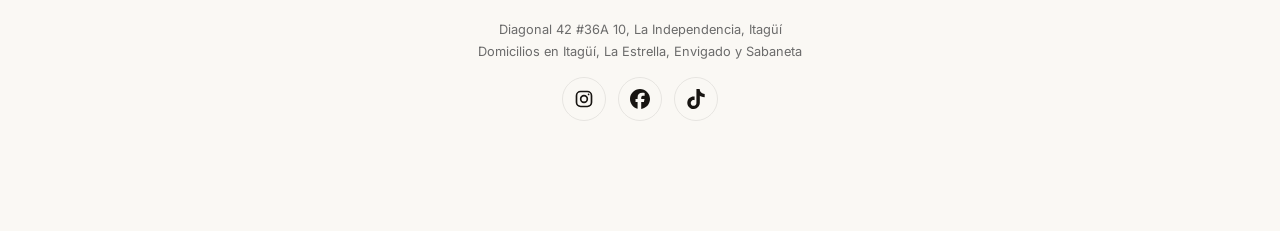
==== commit a08e8072: "Texto de domicilios: se quita la palabra solo Co-Authored-By: Claude Opus 5.5 <noreply@anthropic.com" ====
--- a/index.html
+++ b/index.html
@@ -100,7 +100,7 @@
       <h3>Datos de entrega</h3>
       <button type="button" class="btn-otra-direccion" id="otra-direccion" hidden>Usar otra dirección</button>
     </div>
-    <p class="entrega-nota">Domicilios solo en Itagüí, La Estrella, Envigado y Sabaneta.</p>
+    <p class="entrega-nota">Domicilios en Itagüí, La Estrella, Envigado y Sabaneta.</p>
     <label>A nombre de
       <input id="entrega-nombre" type="text" autocomplete="name" placeholder="Nombre de quien recibe">
     </label>
--- a/css/styles.css
+++ b/css/styles.css
@@ -1209,14 +1209,14 @@
   .modo-web .hero-text { max-width: 1160px; padding-top: 22px; }
   .modo-web .hero-text h1 { font-size: 2.8rem; }
   .modo-web .hero-text p { font-size: 1.05rem; }
-  .modo-web .promo-wrap { max-width: 820px; padding-top: 18px; }
+  .modo-web .promo-wrap { max-width: 1160px; padding-top: 18px; }
   .modo-web .promo-overlay { padding: 24px 28px; }
   .modo-web .promo-overlay h2 { font-size: 2.2rem; }
   .modo-web .promo-price { font-size: 1.5rem; }
   .modo-web .promo-solo { font-size: 0.85rem; }
   .modo-web .promo-eyebrow { font-size: 0.75rem; padding: 4px 12px; }
   .modo-web .chip-row { max-width: 1160px; justify-content: center; gap: 10px; padding: 12px 14px; }
-  .modo-web .chip { flex: 0 1 200px; font-size: 0.82rem; padding: 11px 8px; }
+  .modo-web .chip { flex: 0 1 165px; font-size: 0.8rem; padding: 10px 8px; }
   .modo-web .view-toggle-bar { max-width: 1160px; padding-top: 14px; }
   .modo-web .product-list { max-width: 1160px; padding-top: 14px; }
   .modo-web .product-list.grid-view { grid-template-columns: repeat(4, minmax(0, 1fr)); gap: 16px; }
@@ -1238,3 +1238,30 @@
   .modo-web .grid-item:hover img { transform: scale(1.05); }
   .modo-web .chip:not(.active):hover { border-color: var(--gold); color: var(--text); }
 }
+
+/* ---------- PC: Contacto y Nosotros al mismo ancho del inicio ---------- */
+@media (min-width: 1024px) {
+  /* Contacto: info a la izquierda, mapa a la derecha */
+  .pagina-contacto .visitanos { max-width: 1160px; margin-top: 36px; }
+  .pagina-contacto .visitanos h1 { font-size: 2.6rem; text-align: center; margin-bottom: 18px; }
+  .pagina-contacto .visit-grid { grid-template-columns: minmax(0, 1fr) minmax(0, 1.25fr); gap: 20px; align-items: stretch; }
+  .pagina-contacto .visit-info { padding: 10px 26px; }
+  .pagina-contacto .visit-mapa { min-height: 400px; }
+  .pagina-contacto .visit-mapa iframe { height: 100%; min-height: 400px; }
+  .pagina-contacto .visit-domicilios, .pagina-contacto .visit-grid > .redes { grid-column: 1 / -1; }
+  .pagina-contacto .visit-domicilios { font-size: 0.95rem; margin-top: 4px; }
+  .pagina-contacto .horarios-linea { font-size: 0.95rem; }
+  .pagina-contacto .horarios-festivo { font-size: 0.78rem; }
+
+  /* Nosotros: foto a la izquierda (fija al bajar), texto a la derecha */
+  .pagina-nosotros .quienes { max-width: 1160px; }
+  .pagina-nosotros .quienes h1 { font-size: 2.6rem; }
+  .pagina-nosotros .quienes-card { display: grid; grid-template-columns: minmax(0, 1fr) minmax(0, 1fr); gap: 36px; padding: 26px; align-items: stretch; overflow: clip; }
+  /* Foto vertical (assets/quienes-somos-pc.jpg) que ocupa todo el alto del texto */
+  .pagina-nosotros .quienes-card picture { display: block; min-height: 100%; position: relative; }
+  .pagina-nosotros .quienes-card img { position: absolute; inset: 0; width: 100%; height: 100%; aspect-ratio: auto; object-fit: cover; object-position: 50% 25%; border-radius: 12px; }
+  .pagina-nosotros .quienes-texto { padding: 4px 6px 4px 0; }
+  .pagina-nosotros .quienes-texto h2 { font-size: 2rem; }
+  .pagina-nosotros .quienes-texto p { font-size: 1rem; }
+  .pagina-nosotros .quienes-btn { display: inline-block; padding: 14px 40px; }
+}
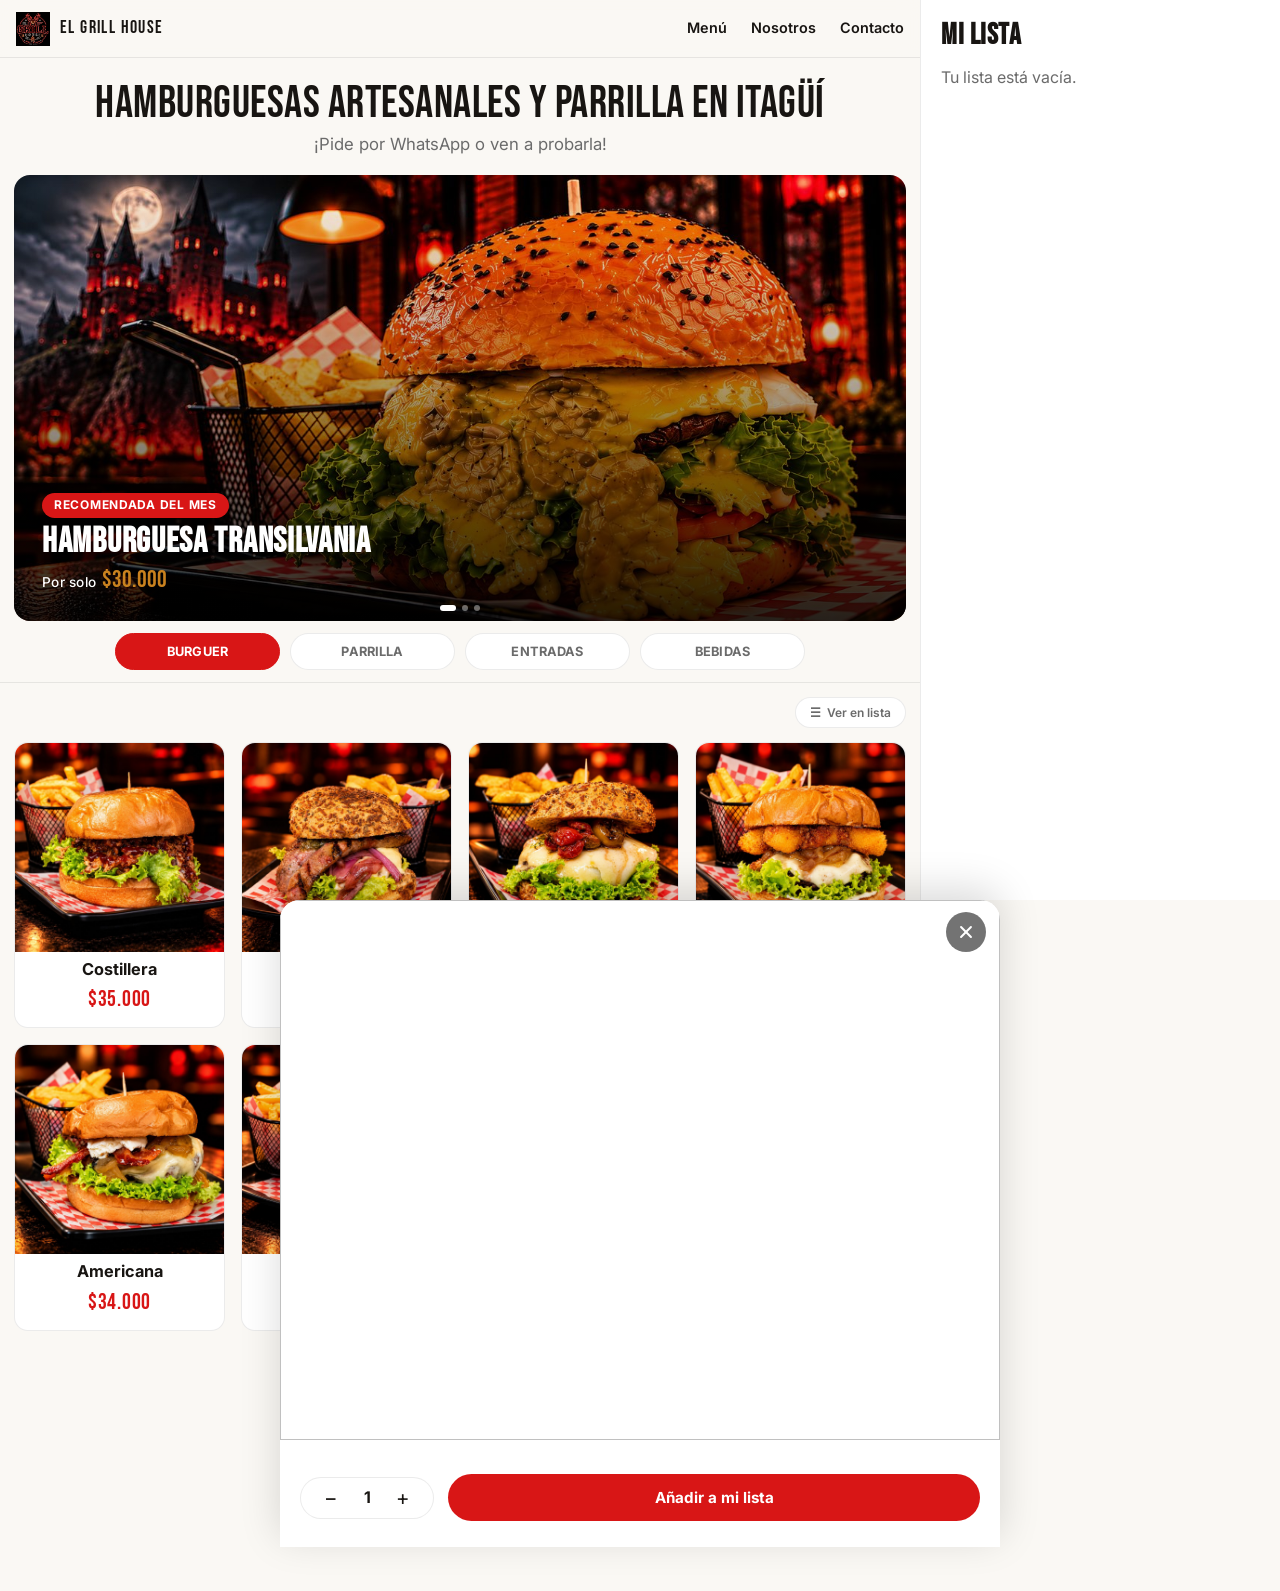
==== commit 2949c6d4: "Mi lista: datos de entrega y forma de pago en bloques separados, más espacio" ====
--- a/index.html
+++ b/index.html
@@ -3,8 +3,98 @@
 <head>
 <meta charset="UTF-8">
 <meta name="viewport" content="width=device-width, initial-scale=1.0, viewport-fit=cover">
-<title>El Grill House | Menú</title>
-<meta name="description" content="Menú de El Grill House — arma tu pedido desde la mesa.">
+<title>El Grill House | Hamburguesas y parrilla en Itagüí</title>
+<meta name="description" content="Hamburguesas artesanales y parrilla en La Independencia, Itagüí. Mira la carta y pide por WhatsApp. Domicilios en Itagüí, La Estrella, Envigado y Sabaneta.">
+<link rel="canonical" href="https://www.elgrillhouse.com/">
+<meta property="og:type" content="website">
+<meta property="og:site_name" content="El Grill House">
+<meta property="og:locale" content="es_CO">
+<meta property="og:title" content="El Grill House | Hamburguesas y parrilla en Itagüí">
+<meta property="og:description" content="Hamburguesas artesanales y parrilla en La Independencia, Itagüí. Mira la carta y pide por WhatsApp. Domicilios en Itagüí, La Estrella, Envigado y Sabaneta.">
+<meta property="og:url" content="https://www.elgrillhouse.com/">
+<meta property="og:image" content="https://www.elgrillhouse.com/assets/og-compartir.jpg">
+<meta property="og:image:width" content="1200">
+<meta property="og:image:height" content="630">
+<meta property="og:image:alt" content="El Grill House: hamburguesa artesanal con papas y el logo del restaurante">
+<meta name="twitter:card" content="summary_large_image">
+<script type="application/ld+json">
+{
+  "@context": "https://schema.org",
+  "@type": "Restaurant",
+  "name": "El Grill House",
+  "url": "https://www.elgrillhouse.com/",
+  "description": "Hamburguesas artesanales y parrilla en La Independencia, Itagüí. Mira la carta y pide por WhatsApp. Domicilios en Itagüí, La Estrella, Envigado y Sabaneta.",
+  "image": [
+    "https://www.elgrillhouse.com/assets/og-compartir.jpg",
+    "https://www.elgrillhouse.com/assets/quienes-somos.jpg"
+  ],
+  "logo": "https://www.elgrillhouse.com/assets/logo.png",
+  "telephone": "+573113195427",
+  "servesCuisine": [
+    "Hamburguesas",
+    "Parrilla"
+  ],
+  "priceRange": "$$",
+  "menu": "https://www.elgrillhouse.com/#carta",
+  "address": {
+    "@type": "PostalAddress",
+    "streetAddress": "Diagonal 42 #36A 10, La Independencia",
+    "addressLocality": "Itagüí",
+    "addressRegion": "Antioquia",
+    "addressCountry": "CO"
+  },
+  "geo": {
+    "@type": "GeoCoordinates",
+    "latitude": 6.1664612,
+    "longitude": -75.6171581
+  },
+  "openingHoursSpecification": [
+    {
+      "@type": "OpeningHoursSpecification",
+      "dayOfWeek": [
+        "Tuesday",
+        "Wednesday",
+        "Thursday",
+        "Sunday"
+      ],
+      "opens": "17:00",
+      "closes": "23:00"
+    },
+    {
+      "@type": "OpeningHoursSpecification",
+      "dayOfWeek": [
+        "Friday",
+        "Saturday"
+      ],
+      "opens": "17:00",
+      "closes": "00:00"
+    }
+  ],
+  "areaServed": [
+    {
+      "@type": "City",
+      "name": "Itagüí"
+    },
+    {
+      "@type": "City",
+      "name": "La Estrella"
+    },
+    {
+      "@type": "City",
+      "name": "Envigado"
+    },
+    {
+      "@type": "City",
+      "name": "Sabaneta"
+    }
+  ],
+  "sameAs": [
+    "https://www.instagram.com/elgrillhouse/",
+    "https://www.facebook.com/somoselgrillhouse",
+    "https://www.tiktok.com/@el.grill.house"
+  ]
+}
+</script>
 <link rel="icon" href="assets/logo.png">
 <link rel="preconnect" href="https://fonts.googleapis.com">
 <link href="https://fonts.googleapis.com/css2?family=Bebas+Neue&family=Inter:wght@400;500;600;700&display=swap" rel="stylesheet">
@@ -96,45 +186,46 @@
   <div id="list-items" class="list-items"></div>
   <div class="list-total" id="list-total"></div>
   <section class="datos-entrega" id="datos-entrega" hidden>
-    <div class="entrega-encabezado">
-      <h3>Datos de entrega</h3>
-      <button type="button" class="btn-otra-direccion" id="otra-direccion" hidden>Usar otra dirección</button>
-    </div>
-    <p class="entrega-nota">Domicilios en Itagüí, La Estrella, Envigado y Sabaneta.</p>
-    <label>A nombre de
-      <input id="entrega-nombre" type="text" autocomplete="name" placeholder="Nombre de quien recibe">
-    </label>
-    <div class="entrega-telefono-wrap" id="entrega-telefono-wrap">
-      <label>Teléfono de contacto
-        <input id="entrega-telefono" type="tel" inputmode="tel" autocomplete="tel" placeholder="Ej: 300 123 4567">
-      </label>
-    </div>
-    <label class="entrega-check">
-      <input id="entrega-mismo-wa" type="checkbox">
-      <span>Usar el mismo número de este WhatsApp</span>
-    </label>
-    <label>Municipio
-      <select id="entrega-municipio">
-        <option value="">Selecciona</option>
-      </select>
-    </label>
-    <div class="entrega-pago">
-      <span class="entrega-pago-titulo">Forma de pago</span>
+    <div class="entrega-bloque">
+      <div class="entrega-encabezado">
+        <h3>Datos de entrega</h3>
+        <button type="button" class="btn-otra-direccion" id="otra-direccion" hidden>Usar otra dirección</button>
+      </div>
+      <label>A nombre de
+        <input id="entrega-nombre" type="text" autocomplete="name" placeholder="Nombre de quien recibe">
+      </label>
+      <div class="entrega-telefono-wrap" id="entrega-telefono-wrap">
+        <label>Teléfono de contacto
+          <input id="entrega-telefono" type="tel" inputmode="tel" autocomplete="tel" placeholder="Ej: 300 123 4567">
+        </label>
+      </div>
+      <label class="entrega-check">
+        <input id="entrega-mismo-wa" type="checkbox">
+        <span>Usar el mismo número de este WhatsApp</span>
+      </label>
+      <label>Municipio
+        <select id="entrega-municipio">
+          <option value="">Selecciona</option>
+        </select>
+      </label>
+      <label>Dirección
+        <input id="entrega-direccion" type="text" autocomplete="street-address" placeholder="Ej: Calle 32A #44-45">
+      </label>
+      <label>Barrio
+        <input id="entrega-barrio" type="text" placeholder="Ej: San Pío">
+      </label>
+      <label>Referencia (opcional)
+        <input id="entrega-referencia" type="text" placeholder="Ej: Primer piso, reja gris">
+      </label>
+    </div>
+    <div class="entrega-bloque entrega-pago">
+      <h3 class="entrega-pago-titulo">Forma de pago</h3>
       <div class="pago-opciones">
         <button type="button" class="pago-chip" id="pago-efectivo" data-pago="Efectivo">Efectivo</button>
         <button type="button" class="pago-chip" id="pago-transferencia" data-pago="Transferencia">Transferencia</button>
       </div>
       <p class="pago-nota" id="pago-nota" hidden></p>
     </div>
-    <label>Dirección
-      <input id="entrega-direccion" type="text" autocomplete="street-address" placeholder="Ej: Calle 32A #44-45">
-    </label>
-    <label>Barrio
-      <input id="entrega-barrio" type="text" placeholder="Ej: San Pío">
-    </label>
-    <label>Referencia (opcional)
-      <input id="entrega-referencia" type="text" placeholder="Ej: Primer piso, reja gris">
-    </label>
     <p class="entrega-aviso" id="entrega-aviso" hidden></p>
   </section>
   <div class="list-web-actions" id="list-web-actions" hidden>
@@ -152,7 +243,7 @@
   <p id="footer-domicilios"></p>
 <div class="redes redes-centro">
       <a class="red-btn" href="https://www.instagram.com/elgrillhouse/" target="_blank" rel="noopener" aria-label="Instagram"><svg viewBox="0 0 24 24" width="20" height="20" fill="none" stroke="currentColor" stroke-width="2" stroke-linecap="round" stroke-linejoin="round" aria-hidden="true"><rect x="3" y="3" width="18" height="18" rx="5"/><circle cx="12" cy="12" r="4"/><circle cx="17.5" cy="6.5" r="1" fill="currentColor" stroke="none"/></svg></a>
-      <span class="red-btn" role="img" aria-label="Facebook"><svg viewBox="0 0 24 24" width="20" height="20" fill="currentColor" aria-hidden="true"><path d="M9.101 23.691v-7.98H6.627v-3.667h2.474v-1.58c0-4.085 1.848-5.978 5.858-5.978.401 0 .955.042 1.468.103a8.68 8.68 0 0 1 1.141.195v3.325a8.623 8.623 0 0 0-.653-.036 26.805 26.805 0 0 0-.733-.009c-.707 0-1.259.096-1.675.309a1.686 1.686 0 0 0-.679.622c-.258.42-.374.995-.374 1.752v1.297h3.919l-.386 2.103-.287 1.564h-3.246v8.245C19.396 23.238 24 18.179 24 12.044c0-6.627-5.373-12-12-12s-12 5.373-12 12c0 5.628 3.874 10.35 9.101 11.647Z"/></svg></span>
+      <a class="red-btn" href="https://www.facebook.com/somoselgrillhouse" target="_blank" rel="noopener" aria-label="Facebook"><svg viewBox="0 0 24 24" width="20" height="20" fill="currentColor" aria-hidden="true"><path d="M9.101 23.691v-7.98H6.627v-3.667h2.474v-1.58c0-4.085 1.848-5.978 5.858-5.978.401 0 .955.042 1.468.103a8.68 8.68 0 0 1 1.141.195v3.325a8.623 8.623 0 0 0-.653-.036 26.805 26.805 0 0 0-.733-.009c-.707 0-1.259.096-1.675.309a1.686 1.686 0 0 0-.679.622c-.258.42-.374.995-.374 1.752v1.297h3.919l-.386 2.103-.287 1.564h-3.246v8.245C19.396 23.238 24 18.179 24 12.044c0-6.627-5.373-12-12-12s-12 5.373-12 12c0 5.628 3.874 10.35 9.101 11.647Z"/></svg></a>
       <a class="red-btn" href="https://www.tiktok.com/@el.grill.house" target="_blank" rel="noopener" aria-label="TikTok"><svg viewBox="0 0 24 24" width="20" height="20" fill="currentColor" aria-hidden="true"><path d="M12.525.02c1.31-.02 2.61-.01 3.91-.02.08 1.53.63 3.09 1.75 4.17 1.12 1.11 2.7 1.62 4.24 1.79v4.03c-1.44-.05-2.89-.35-4.2-.97-.57-.26-1.1-.59-1.62-.93-.01 2.92.01 5.84-.02 8.75-.08 1.4-.54 2.79-1.35 3.94-1.31 1.92-3.58 3.17-5.91 3.21-1.43.08-2.86-.31-4.08-1.03-2.02-1.19-3.44-3.37-3.65-5.71-.02-.5-.03-1-.01-1.49.18-1.9 1.12-3.72 2.58-4.96 1.66-1.44 3.98-2.13 6.15-1.72.02 1.48-.04 2.96-.04 4.44-.99-.32-2.15-.23-3.02.37-.63.41-1.11 1.04-1.36 1.75-.21.51-.15 1.07-.14 1.61.24 1.64 1.82 3.02 3.5 2.87 1.12-.01 2.19-.66 2.77-1.61.19-.33.4-.67.41-1.06.1-1.79.06-3.57.07-5.36.01-4.03-.01-8.05.02-12.07z"/></svg></a>
     </div>
 </footer>
--- a/css/styles.css
+++ b/css/styles.css
@@ -1265,3 +1265,66 @@
   .pagina-nosotros .quienes-texto p { font-size: 1rem; }
   .pagina-nosotros .quienes-btn { display: inline-block; padding: 14px 40px; }
 }
+
+/* Contacto: bloque Domicilios con los municipios como etiquetas */
+.zonas-domicilio { list-style: none; display: flex; flex-wrap: wrap; gap: 8px; }
+.zonas-domicilio li { padding: 7px 14px; border-radius: 999px; font-size: 0.88rem; font-weight: 600; color: var(--text); background: color-mix(in srgb, var(--gold) 14%, transparent); border: 1px solid color-mix(in srgb, var(--gold) 45%, transparent); }
+@media (max-width: 640px) { .zonas-domicilio { display: grid; grid-template-columns: 1fr 1fr; } .zonas-domicilio li { text-align: center; } }
+
+/* Contacto: botones Google Maps y Waze */
+.ruta-botones { display: grid; grid-template-columns: 1fr 1fr; gap: 10px; margin-top: 8px; }
+.ruta-botones .visit-btn-ruta { display: flex; align-items: center; justify-content: center; gap: 8px; margin-top: 0; padding: 12px 10px; }
+.ruta-botones svg { flex: none; }
+
+/* Contacto: invitación a dejar una reseña en Google */
+.resena { background: var(--card); border: 1px solid var(--border); border-radius: 16px; padding: 22px 18px; text-align: center; }
+.resena-estrellas { display: flex; justify-content: center; gap: 4px; margin-bottom: 10px; }
+.resena-estrellas svg { fill: var(--gold); }
+.resena h2 { font-family: "Bebas Neue", sans-serif; font-weight: 400; font-size: 1.6rem; letter-spacing: 0.5px; margin-bottom: 4px; }
+.resena p { color: var(--muted); font-size: 0.92rem; margin-bottom: 14px; }
+.resena-btn { display: inline-block; padding: 13px 26px; border-radius: 12px; background: var(--gold); border: 1.5px solid var(--gold); color: #0a0a0a; font-weight: 700; font-size: 0.95rem; text-decoration: none; touch-action: manipulation; -webkit-tap-highlight-color: transparent; }
+@media (min-width: 1024px) {
+  .pagina-contacto .visit-grid > .resena { grid-column: 1 / -1; justify-self: center; width: 100%; max-width: 560px; }
+}
+
+/* ============================================
+   Versión PC (nivel 2): "Mi lista" fija a la derecha, solo en la página "/".
+   Celular, tablet, /menu, Contacto y Nosotros no cambian.
+   ============================================ */
+@media (min-width: 1024px) {
+  body.modo-web:not(.pagina-contacto):not(.pagina-nosotros) { padding-right: 360px; }
+  .modo-web .cart-bar { display: none !important; }
+  .modo-web #list-backdrop { display: none; }
+  .modo-web #list-close { display: none; }
+  .modo-web #list-sheet {
+    top: 0; bottom: 0; right: 0; left: auto;
+    width: 360px; max-width: none; max-height: none; margin: 0;
+    transform: none; transition: none;
+    border-radius: 0; border-left: 1px solid var(--border);
+    box-shadow: none; z-index: 55;
+    padding-bottom: 0;
+  }
+  .modo-web #list-sheet .list-title { padding-top: 16px; }
+  /* Botones de pedir siempre visibles abajo mientras se llena el formulario */
+  .modo-web #list-sheet .list-web-actions {
+    position: sticky; bottom: 0; z-index: 1;
+    background: var(--bg-alt);
+    padding-bottom: 12px; margin-top: 4px;
+    border-top: 1px solid var(--border);
+  }
+  .modo-web #list-sheet .btn-clear { margin-bottom: 16px; }
+  .modo-web #list-sheet .btn-clear[hidden], .modo-web #list-sheet .list-total[hidden] { display: none; }
+}
+
+/* Mi lista (página web "/"): Datos de entrega y Forma de pago en bloques separados, con más aire. /menu no cambia. */
+.modo-web .datos-entrega { padding: 18px 20px 0; gap: 16px; }
+.modo-web .entrega-bloque { display: flex; flex-direction: column; gap: 14px; padding: 16px; border-radius: 16px; background: var(--card); border: 1px solid var(--border); }
+.modo-web .entrega-bloque .entrega-encabezado { margin-bottom: 2px; }
+.modo-web .datos-entrega .entrega-bloque h3 { font-family: 'Bebas Neue', sans-serif; font-weight: 400; font-size: 1.3rem; letter-spacing: 0.03em; color: var(--text); }
+.modo-web .datos-entrega .entrega-pago { gap: 12px; }
+.modo-web .entrega-bloque input,
+.modo-web .entrega-bloque select,
+.modo-web .entrega-bloque .pago-chip:not(.selected) { background: var(--bg); }
+.modo-web .datos-entrega label.entrega-check { margin-top: -4px; }
+.modo-web .list-web-actions { padding-top: 18px; }
+.modo-web .datos-entrega .entrega-encabezado h3 { white-space: nowrap; }
